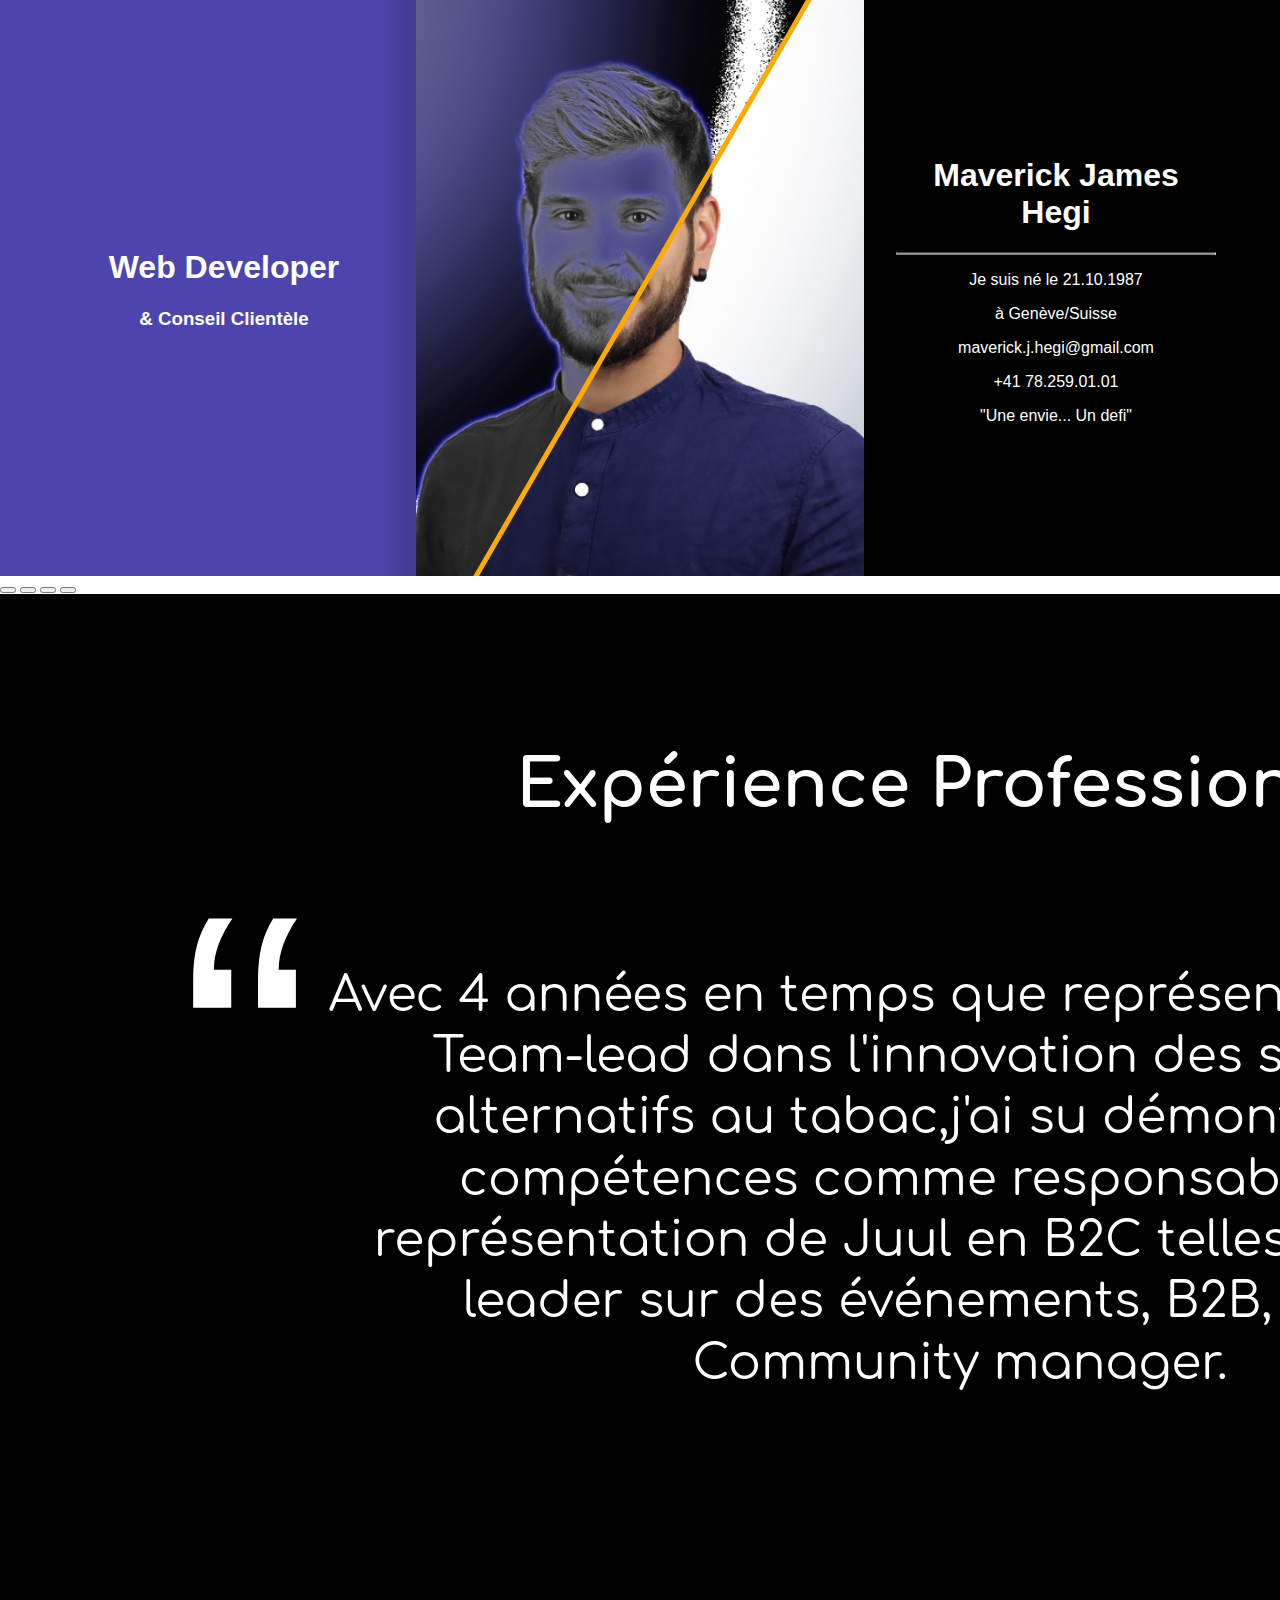
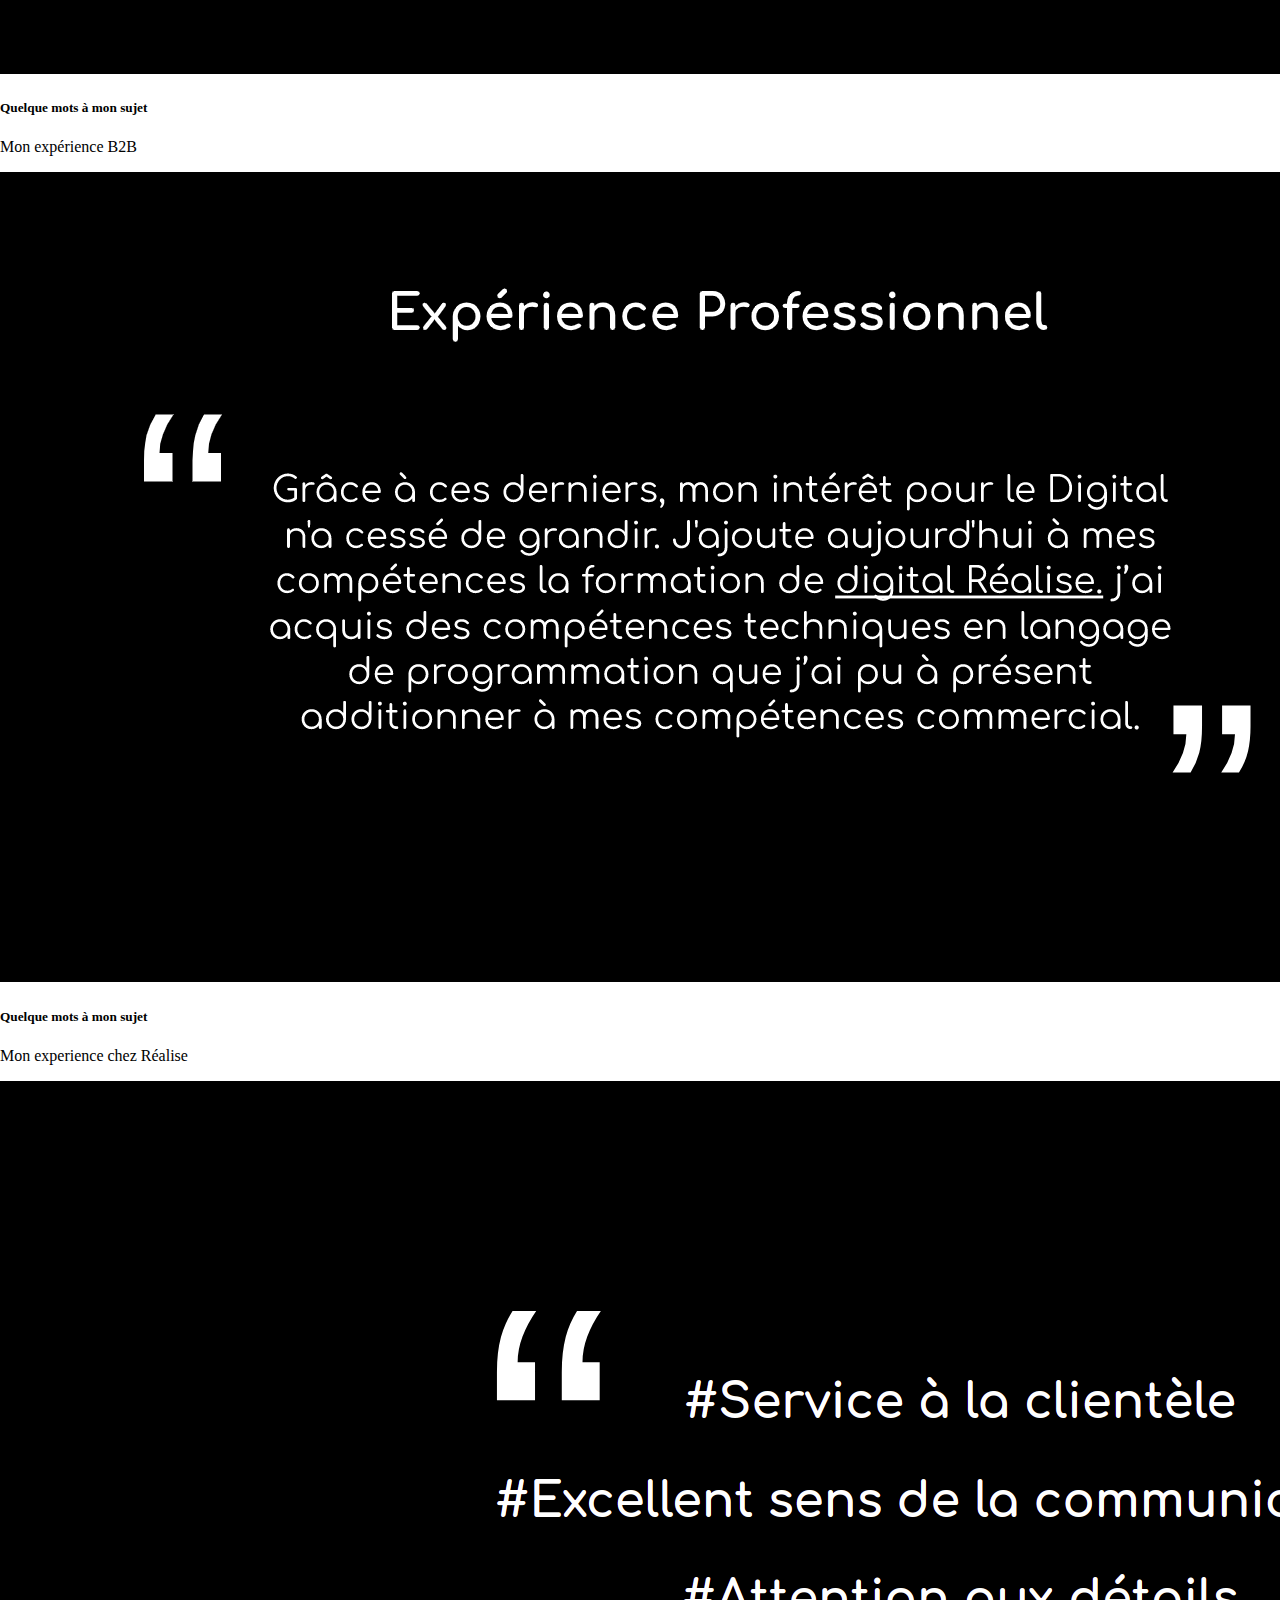
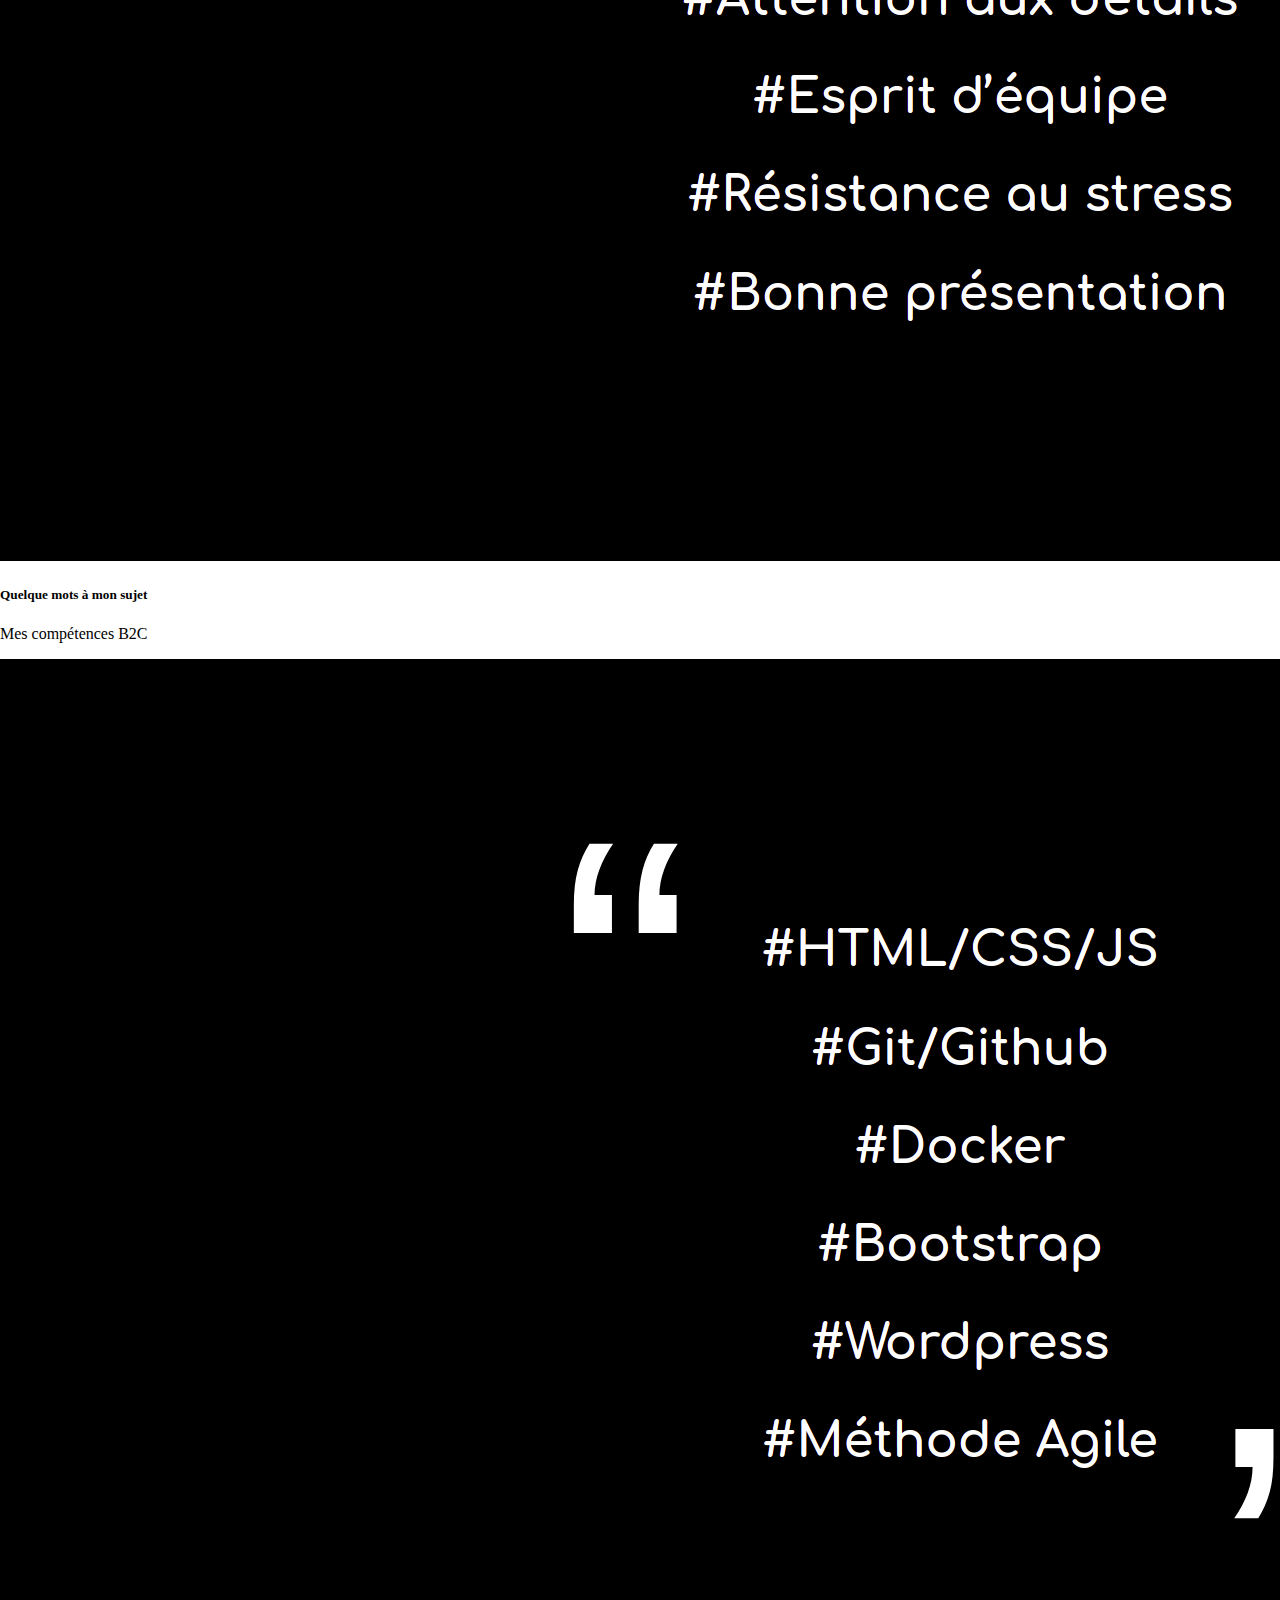
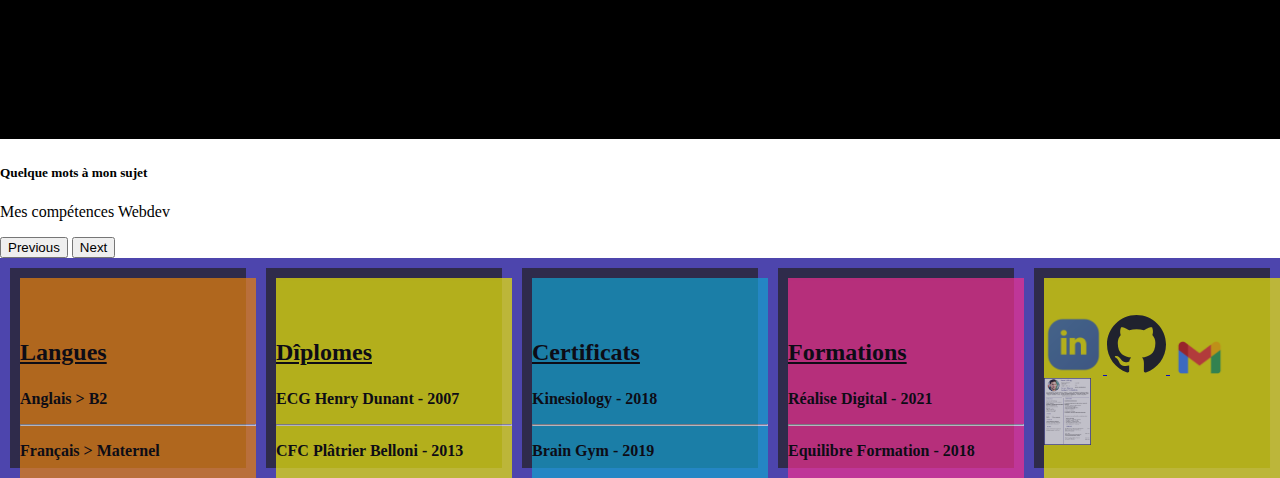
==== index.html @ 544546ed "first commit" ====
<!DOCTYPE html>
<html lang="en">

<head>
    <meta charset="UTF-8">
    <meta http-equiv="X-UA-Compatible" content="IE=edge">
    <meta name="viewport" content="width=device-width, initial-scale=1.0">
    <link rel="stylesheet" href="./style.css">
    <link href="https://cdn.jsdelivr.net/npm/bootstrap@5.0.2/dist/css/bootstrap.min.css" rel="stylesheet"
        integrity="sha384-EVSTQN3/azprG1Anm3QDgpJLIm9Nao0Yz1ztcQTwFspd3yD65VohhpuuCOmLASjC" crossorigin="anonymous">
    <meta name="viewport" content="width=device-width, initial-scale=1, shrink-to-fit=no">
    <meta name="viewport" content="width=device-width, initial-scale=1.0">
    <script type="text/javascript" src="main.js"></script>
    <script type="text/javascript" src="IExplore.js"></script>

    <title>IExplore</title>

</head>

<body>
    <main>
        <div class="splitview skewed">
            <div class="panel bottom">
                <div class="content">
                    <div class="description">
                        <h1>Maverick James Hegi</h1>
                        <hr>
                        <p>Je suis né le 21.10.1987</p>
                        <p>à Genève/Suisse</p>
                        <p>maverick.j.hegi@gmail.com</p>
                        <p>+41 78.259.01.01</p>
                        <p>"Une envie... Un defi"</p>

                    </div>

                    <img src="images/Maverick1.jpg" alt="Original">
                </div>
            </div>

            <div class="panel top">
                <div class="content">
                    <div class="description">
                        <h1>Web Developer</h1>

                        <h3>& Conseil Clientèle</h3>

                    </div>

                    <img src="images/Maverick11.png" alt="Duotone">
                </div>
            </div>
            <div class="handle"></div>
        </div>
        <section>

        </section>
    </main>

    <section class="slide">
        <div id="carouselExampleIndicators" class="carousel slide" data-bs-ride="carousel">
            <div class="carousel-indicators">
                <button type="button" data-bs-target="#carouselExampleIndicators" data-bs-slide-to="0" class="active"
                    aria-current="true" aria-label="Slide 1"></button>
                <button type="button" data-bs-target="#carouselExampleIndicators" data-bs-slide-to="1"
                    aria-label="Slide 2"></button>
                <button type="button" data-bs-target="#carouselExampleIndicators" data-bs-slide-to="2"
                    aria-label="Slide 3"></button>
                <button type="button" data-bs-target="#carouselExampleIndicators" data-bs-slide-to="3"
                    aria-label="Slide 4"></button>
            </div>
            <div class="carousel-inner">
                <div class="carousel-item active">
                    <img src="images/experience.png" class="d-block w-100" alt="...">
                    <div class="carousel-caption d-none d-md-block">
                        <h5>Quelque mots à mon sujet</h5>
                        <p>Mon expérience B2B</p>
                    </div>
                </div>
                <div class="carousel-item">
                    <img src="images/exprealise.png" class="d-block w-100" alt="...">
                    <div class="carousel-caption d-none d-md-block">
                        <h5>Quelque mots à mon sujet</h5>
                        <p>Mon experience chez Réalise</p>
                    </div>
                </div>
                <div class="carousel-item">
                    <img src="images/b2bskills.png" class="d-block w-100" alt="...">
                    <div class="carousel-caption d-none d-md-block">
                        <h5>Quelque mots à mon sujet</h5>
                        <p>Mes compétences B2C</p>
                    </div>
                </div>
                <div class="carousel-item">
                    <img src="images/webskills.png" class="d-block w-100" alt="...">
                    <div class="carousel-caption d-none d-md-block">
                        <h5>Quelque mots à mon sujet</h5>
                        <p>Mes compétences Webdev</p>
                    </div>
                </div>

                <button class="carousel-control-prev" type="button" data-bs-target="#carouselExampleIndicators"
                    data-bs-slide="prev">
                    <span class="carousel-control-prev-icon" aria-hidden="true"></span>
                    <span class="visually-hidden">Previous</span>
                </button>
                <button class="carousel-control-next" type="button" data-bs-target="#carouselExampleIndicators"
                    data-bs-slide="next">
                    <span class="carousel-control-next-icon" aria-hidden="true"></span>
                    <span class="visually-hidden">Next</span>
                </button>
            </div>
    </section>

    <section class="partie4 text-center">
        <div class="parent1">
            <div class="firstChild firstChildBackgroundColor"></div>
            <div class="firstChild secondChild firstColumnBackgroundColor">
                <div class="box">
                    <div>
                        <p class="titres">Langues</p>
                        <p>Anglais > B2 </p>
                        <hr>
                        <p>Français > Maternel</p>

                        <p></p>
                    </div>
                </div>

            </div>
        </div>

        <div class="parent1">
            <div class="firstChild firstChildBackgroundColor"></div>
            <div class="firstChild secondChild secondColumnBackgroundColor">
                <div class="box">
                    <div>
                        <p class="titres">Dîplomes</p>
                        <p>ECG Henry Dunant - 2007</p>
                        <hr>
                        <p>CFC Plâtrier Belloni - 2013</p>

                    </div>
                </div>

            </div>

        </div>

        <div class="parent1">
            <div class="firstChild firstChildBackgroundColor"></div>
            <div class="firstChild secondChild thirdColumnBackgroundColor">
                <div class="box">
                    <div>
                        <p class="titres">Certificats</p>
                        <p>Kinesiology - 2018</p>
                        <hr>
                        <p>Brain Gym - 2019</p>



                    </div>
                </div>

                <div class="lienInstagram">

                </div>
            </div>

        </div>
        <div class="parent1">
            <div class="firstChild firstChildBackgroundColor"></div>
            <div class="child9 child10">
                <div class="firstChild secondChild fourthColumnBackgroundColor">
                    <div class="box">
                        <div>
                            <p class="titres">Formations</p>
                            <p>Réalise Digital - 2021</p>
                            <hr>
                            <p>Equilibre Formation - 2018</p>
                        </div>
                    </div>

                </div>



            </div>


        </div>

        <div class="parent1">
            <div class="firstChild firstChildBackgroundColor"></div>
            <div class="child9 child10">
                <div class="firstChild secondChild fifthColumnBackgroundColor">
                    <div class="box">
                        <div class="">
                            <a href="https://www.linkedin.com/in/maverick-hegi/" target="blank">
                                <img class="test" src="images/logolinkedin.png"></img>
                            </a>
                            <a href="https://github.com/ShikamaruNara21" target="blank">
                                <img class="test" src="images/logogithub.svg"></img>
                            </a>
                            <a href="mailto:maverick.j.hegi@gmail.com" target="blank">
                                <img class="test" src="images/GmailLogo.png"></img>
                            </a>
                            <a href="./images/CV_MAVERICK.pdf">
                                <img class="cv" style="width: 20%;" src="./images/cv.jpg"></img></a>
                        </div>


   
                    </div>


                </div>


            </div>





        </div>
    </section>

    <script src="https://cdn.jsdelivr.net/npm/bootstrap@5.0.2/dist/js/bootstrap.bundle.min.js"
        integrity="sha384-MrcW6ZMFYlzcLA8Nl+NtUVF0sA7MsXsP1UyJoMp4YLEuNSfAP+JcXn/tWtIaxVXM"
        crossorigin="anonymous"></script>
</body>

</html>
---- style.css ----
/* Reset. */
* {
    box-sizing: border-box;
}

body {
    margin: 0;
    padding: 0;
    font-size: 100%;
    font-family: 'Gill Sans', 'Gill Sans MT';
}

/* Panels. */
.splitview {
    position: relative;
    width: 100%;
    min-height: 45vw;
    overflow: hidden;
}

.panel {
    position: absolute;
    width: 100vw;
    min-height: 45vw;
    overflow: hidden;
}

    .panel .content {
        position: absolute;
        width: 100vw;
        min-height: 45vw;
        color: #FFF;
    }

    .panel .description {
        width: 25%;
        position: absolute;
        top: 50%;
        transform: translateY(-50%);
        text-align: center;
        font-family: "Gill Sans", sans-serif;
    }

    .panel img {
        box-shadow: 0 0 20px 20px rgba(0, 0, 0, 0.15);
        width: 35%;
        position: absolute;
        top: 50%;
        left: 50%;
        transform: translate(-50%, -50%);
    }


.bottom {
    background-color: rgb(0, 0, 0);
    z-index: 1;
}

    .bottom .description {
        right: 5%;
    }

.top {
    background-color: rgb(77, 69, 173);
    z-index: 2;
    width: 50vw;

    /*-webkit-clip-path: polygon(60% 0, 100% 0, 100% 100%, 40% 100%);
    clip-path: polygon(60% 0, 100% 0, 100% 100%, 40% 100%);*/
}

    .top .description {
        left: 5%;
    }

/* Handle. */
.handle {
    height: 100%;
    position: absolute;
    display: block;
    background-color: rgb(253, 171, 0);
    width: 5px;
    top: 0;
    left: 50%;
    z-index: 3;
}

/* Skewed. */
.skewed .handle {
    top: 50%;
    transform: rotate(30deg) translateY(-50%);
    height: 200%;
    -webkit-transform-origin: top;
    -moz-transform-origin: top;
    transform-origin: top;
}

.skewed .top {
    transform: skew(-30deg);
    margin-left: -1000px;
    width: calc(50vw + 1000px);
}

.skewed .top .content {
    transform: skew(30deg);
    margin-left: 1000px;
}

/* Responsive. */
@media (max-width: 900px) {
    body {
        font-size: 75%;
    }
}




.parent1 {
    position: relative;
    width: 30%;
    height: 200px;
    margin: 10px;
    display: flex;
    align-content: center;
    align-items: center;
    justify-content: center;
    font-size: bold;
  

}

.partie4{
    background-color: rgb(77, 69, 173);
    display: flex;
    height: 200%;
    font-family: Georgia, 'Times New Roman', Times, serif;
    font-weight: bold; 
    
}

@media (max-width: 900px){
    .partie4{
        flex-wrap: wrap;
    }
}


.firstChild {
    position: absolute;
    width: 100%;
    height: 100%;
    top: 0;
    left: 0;
    opacity: 0.7;
    display: flex;
}

.secondChild {
    z-index: 1;
    margin: 10px;
    display: flex;
}


.firstChildBackgroundColor {
    background: rgb(34, 33, 33);
}

.firstColumnBackgroundColor {
    background: rgb(231, 129, 11);
}

.secondColumnBackgroundColor {
    background: rgb(235, 231, 9);
}

.thirdColumnBackgroundColor {
    background: rgb(19, 162, 206);
}

.fourthColumnBackgroundColor {
    background: rgb(240, 49, 144);
}

.fifthColumnBackgroundColor {
    background: rgb(235, 231, 9);
}

.sixthColumnBackgroundColor {
    background: rgb(240, 49, 144);
}


.box {
    display: flex;
    align-items: center;
    justify-content: center;
    width: 100%;
    

  }
  
  .box div {
    
    width: 160%;
    height: 150px;
    padding-top: 5%;
    
  }
     

  .titres{
    text-decoration: underline;
    font-size: 150%;
  }

  .test {
      width: 25%;
  }

 /* .cv{
    width: 15%;
    padding-right: 10%;
    padding-top: 20%;
    width: 100%;
    height: 70%;
    padding-left: 10%;
 } */
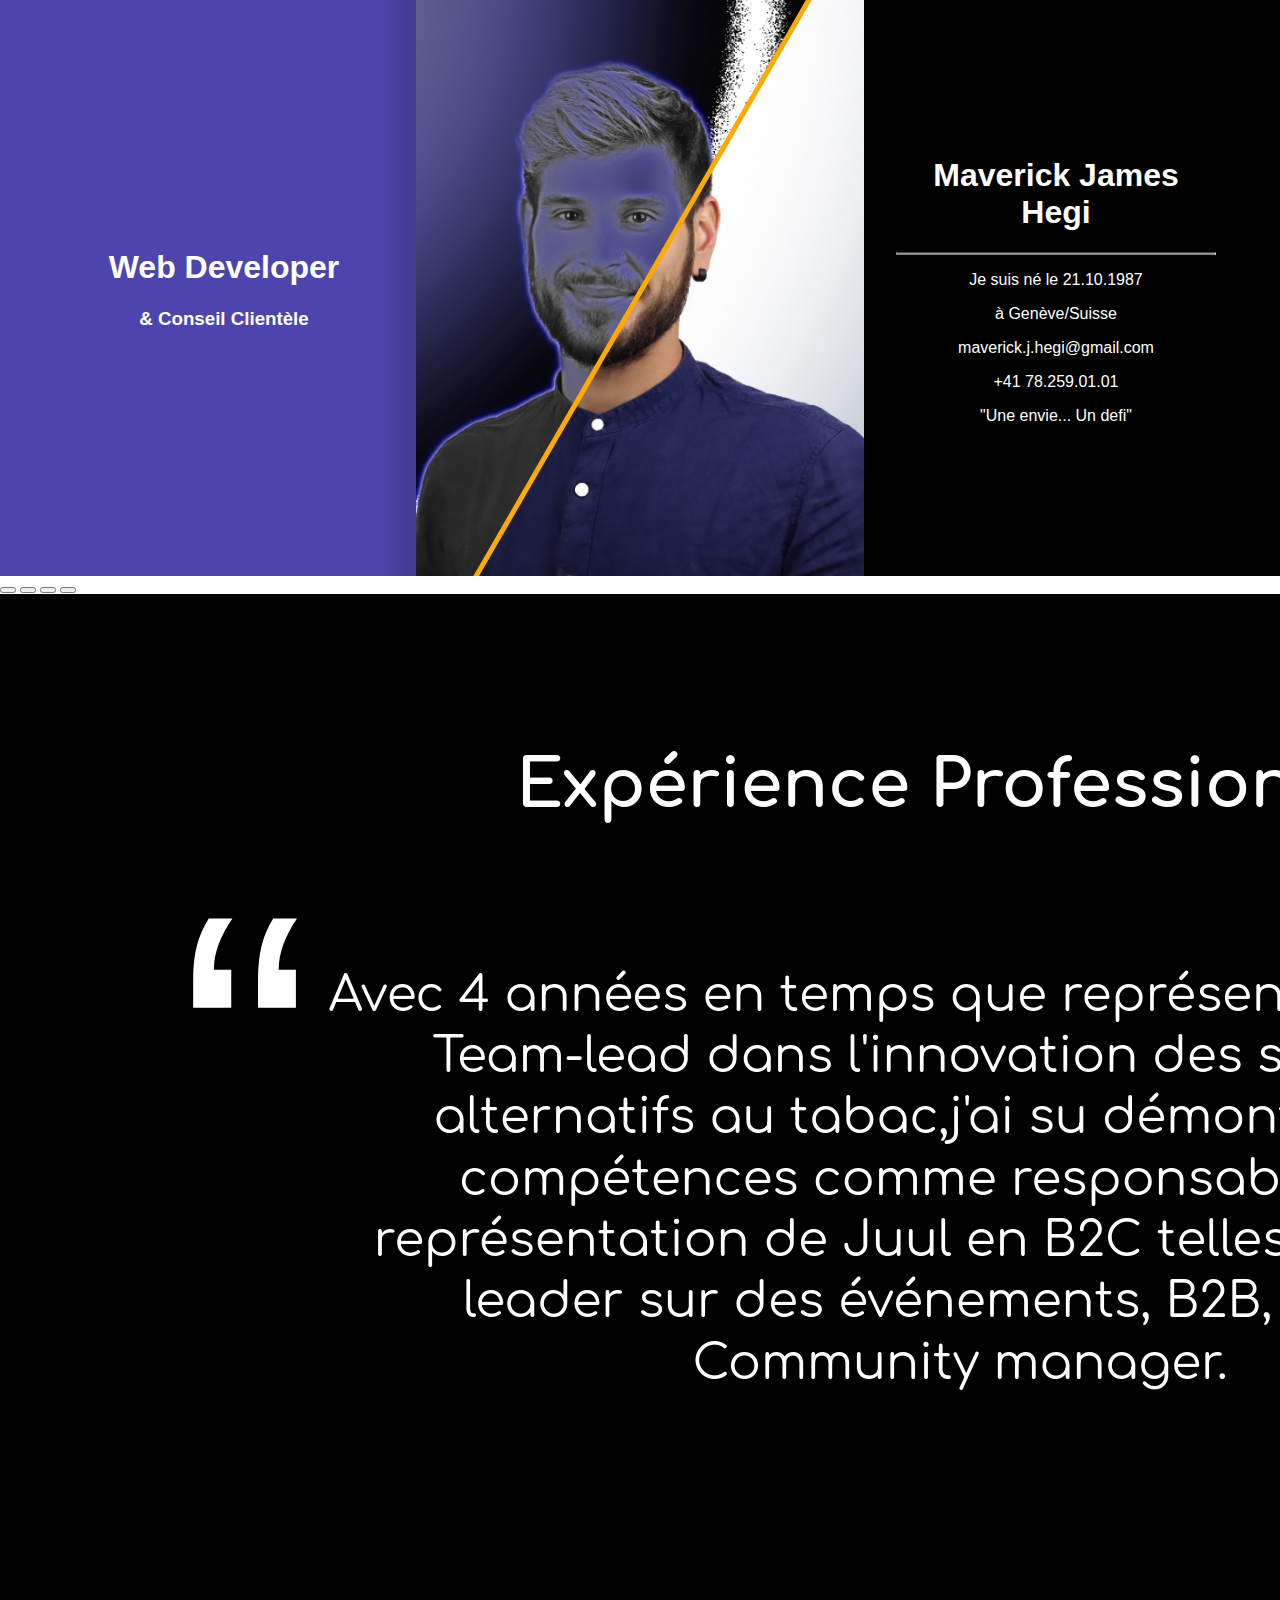
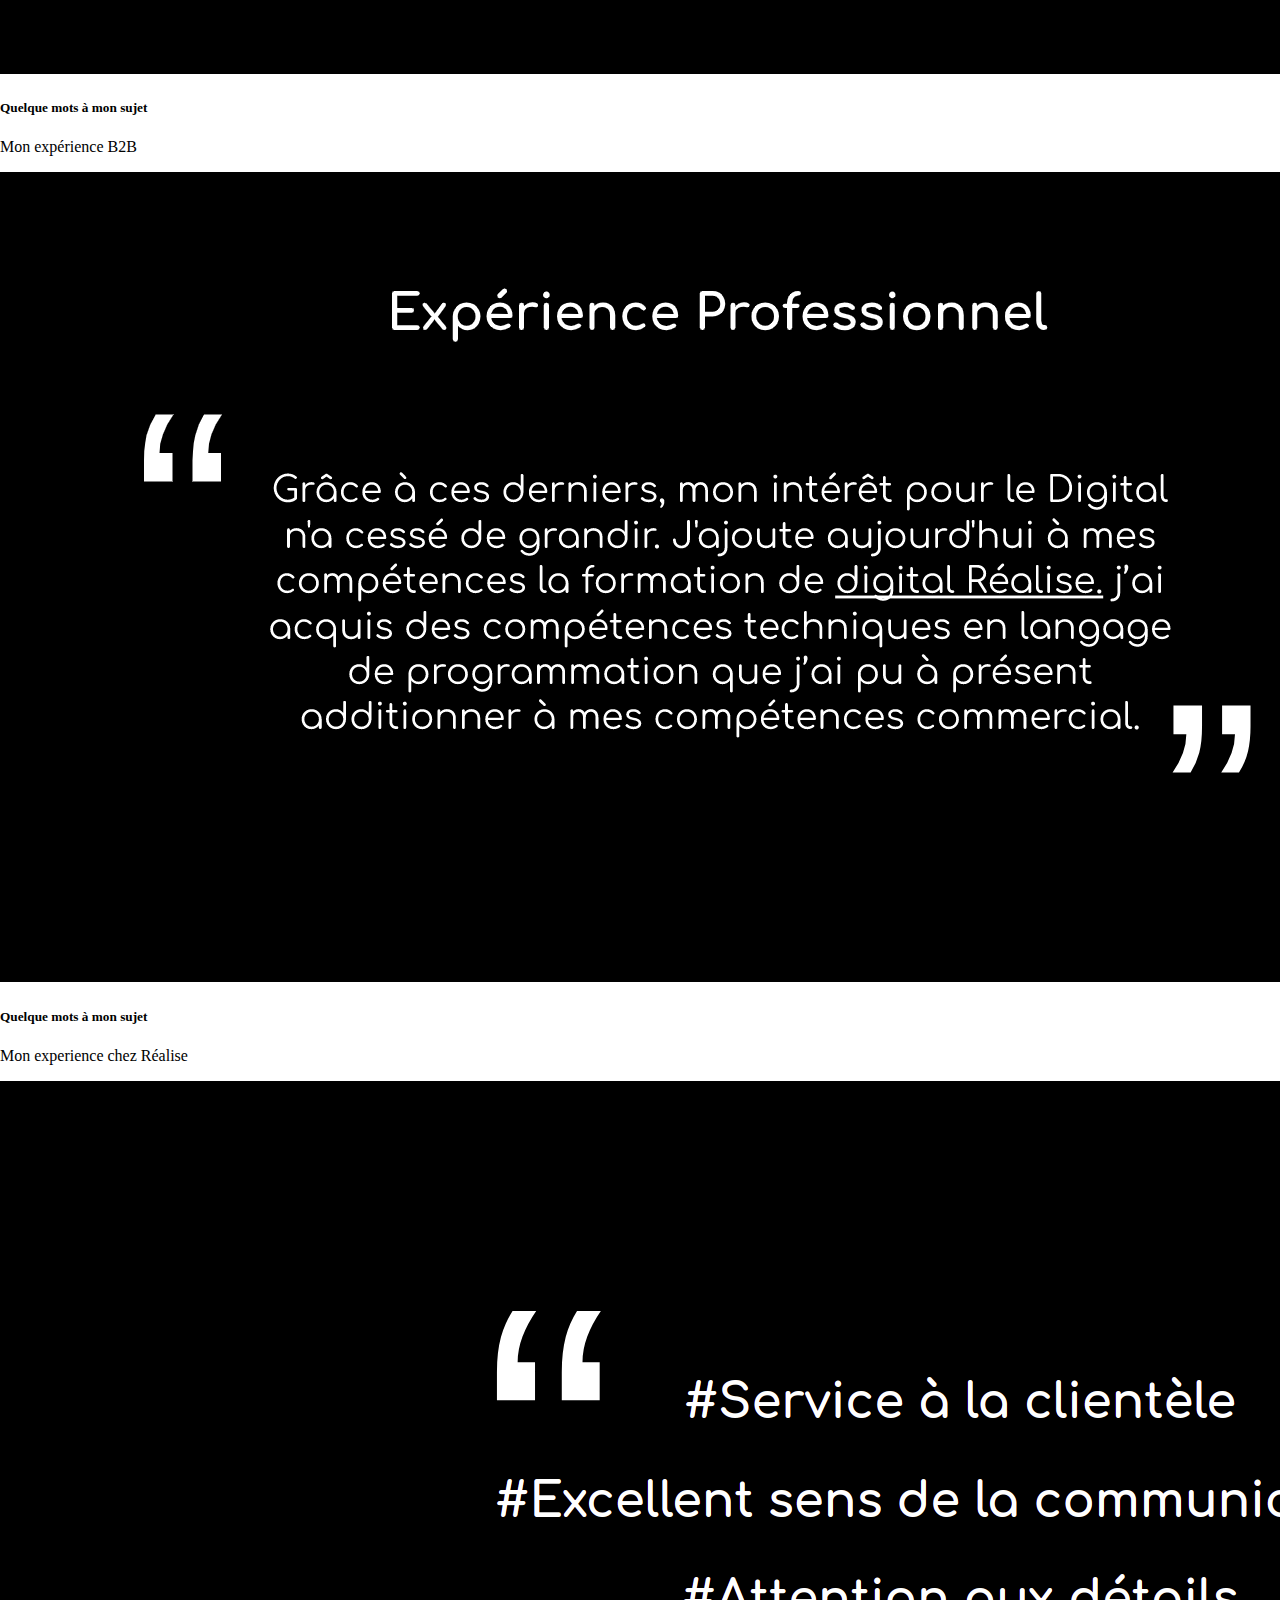
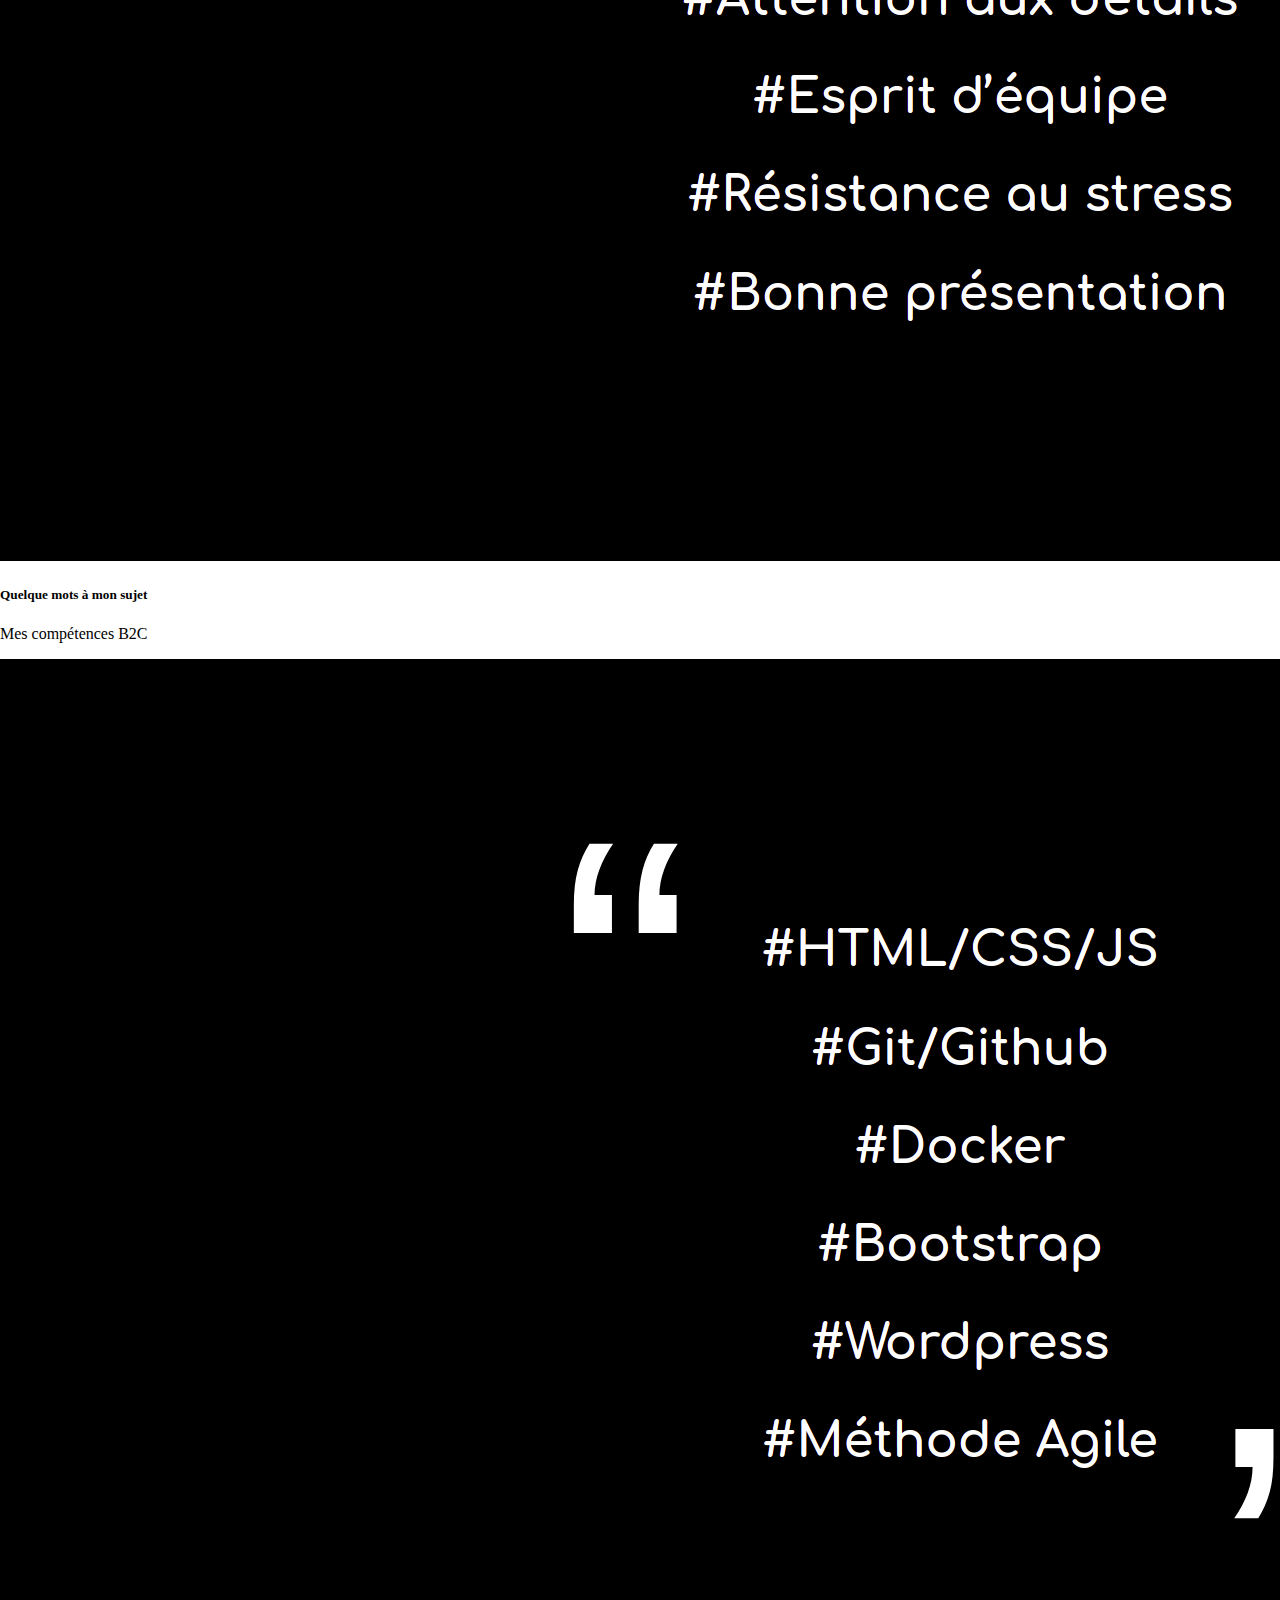
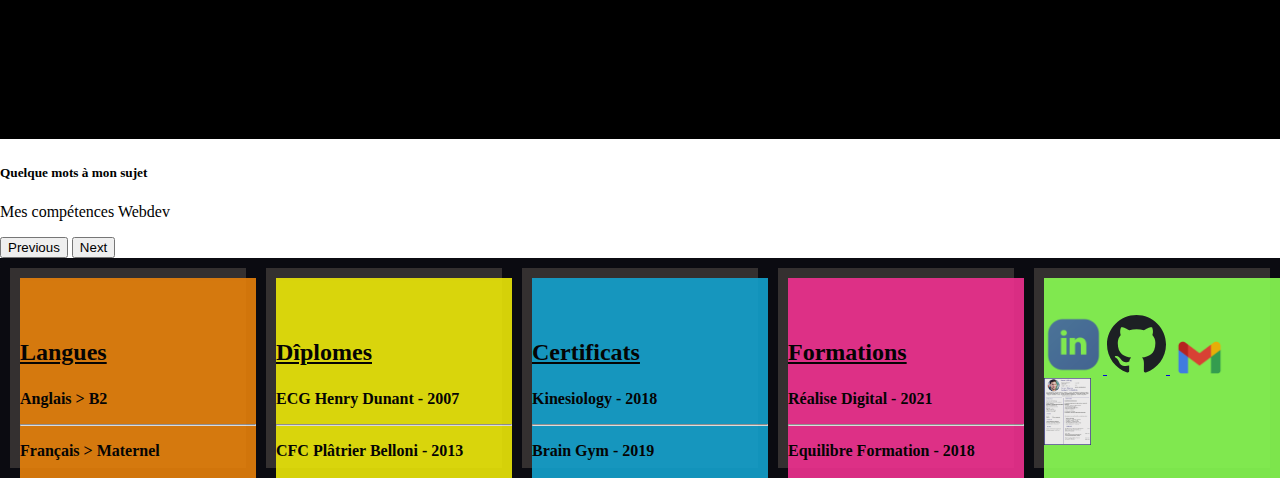
==== commit 5cb3f4a7: "final" ====
--- a/index.html
+++ b/index.html
@@ -207,6 +207,7 @@
                             <a href="./images/CV_MAVERICK.pdf">
                                 <img class="cv" style="width: 20%;" src="./images/cv.jpg"></img></a>
                         </div>
+                        
 
 
    
--- a/style.css
+++ b/style.css
@@ -131,7 +131,7 @@
 }
 
 .partie4{
-    background-color: rgb(77, 69, 173);
+    background-color: rgb(11, 11, 17);
     display: flex;
     height: 200%;
     font-family: Georgia, 'Times New Roman', Times, serif;
@@ -152,7 +152,7 @@
     height: 100%;
     top: 0;
     left: 0;
-    opacity: 0.7;
+    opacity: 0.9;
     display: flex;
 }
 
@@ -164,7 +164,7 @@
 
 
 .firstChildBackgroundColor {
-    background: rgb(34, 33, 33);
+    background: rgb(56, 52, 52);
 }
 
 .firstColumnBackgroundColor {
@@ -184,7 +184,7 @@
 }
 
 .fifthColumnBackgroundColor {
-    background: rgb(235, 231, 9);
+    background: rgb(137, 253, 83);
 }
 
 .sixthColumnBackgroundColor {
